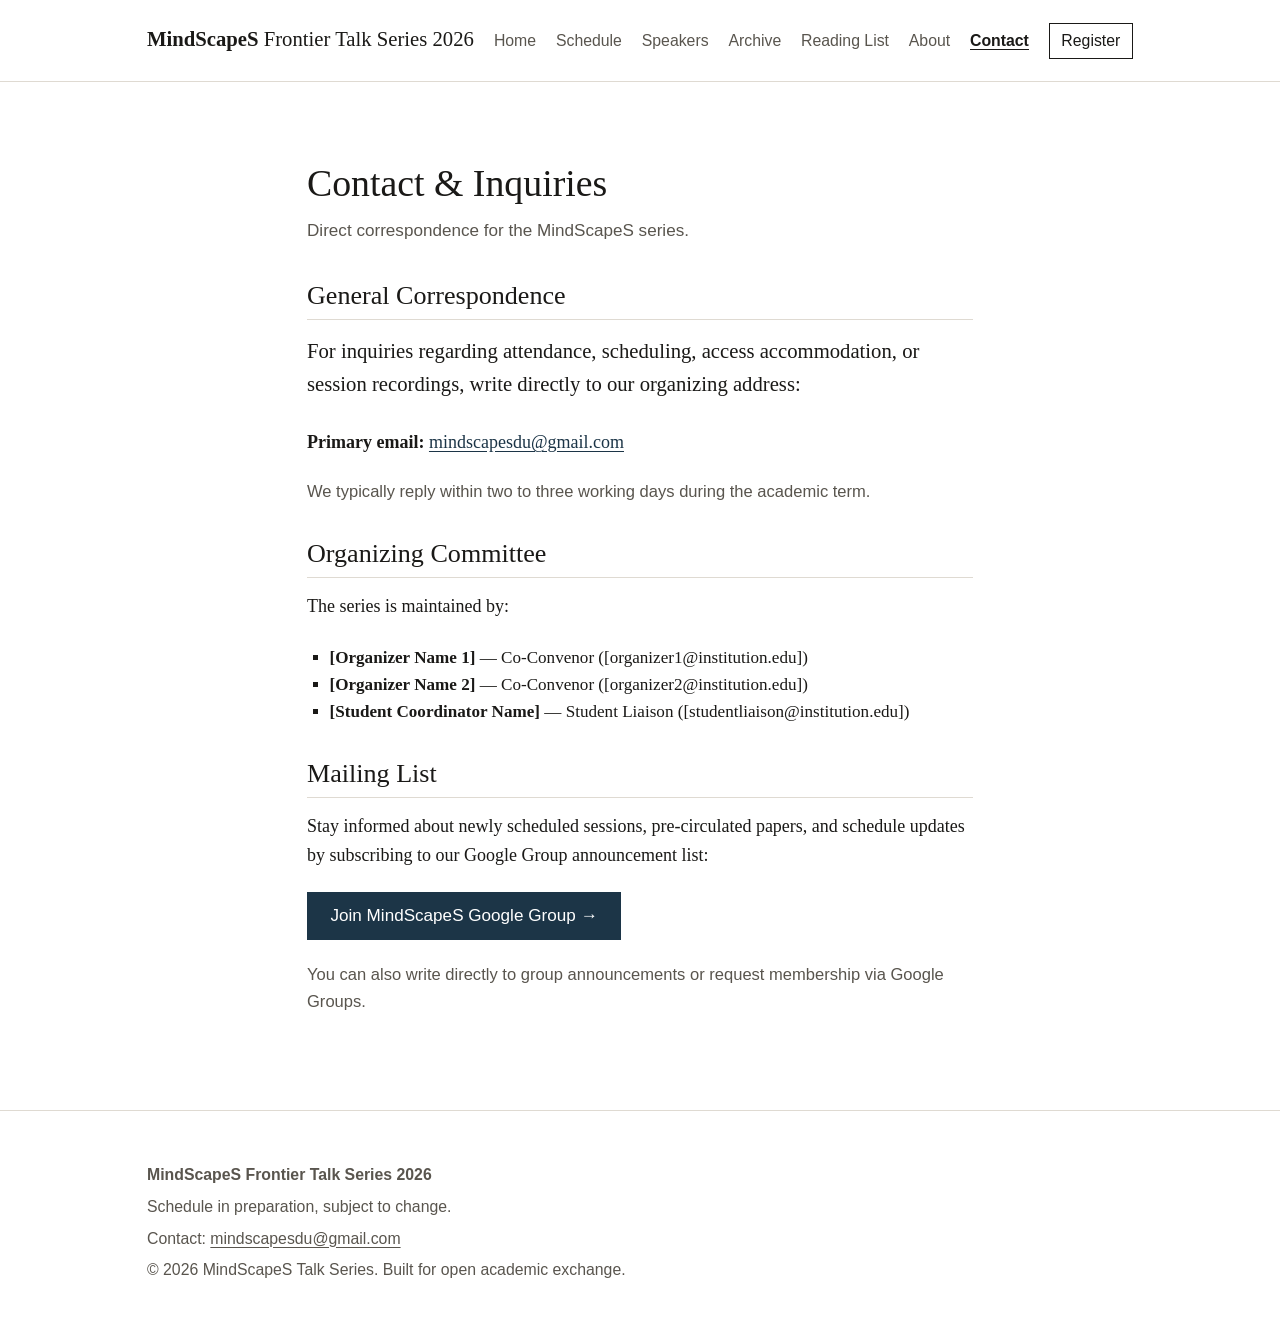
==== contact.html @ f0d30e09 "Initial commit: MindScapeS Frontier Talk Series 2026 website" ====
<!DOCTYPE html>
<html lang="en">
<head>
  <meta charset="UTF-8">
  <meta name="viewport" content="width=device-width, initial-scale=1.0">
  <title>Contact | MindScapeS Frontier Talk Series 2026</title>
  <meta name="description" content="Contact the MindScapeS Frontier Talk Series organizers, join the mailing list, or submit a talk or commentary proposal.">
  <link rel="icon" href="favicon.svg" type="image/svg+xml">
  <link rel="stylesheet" href="style.css">
</head>
<body>
  <a href="#main-content" class="skip-link">Skip to content</a>

  <!-- ==================== HEADER (Repeated across all pages) ==================== -->
  <!-- Keep synchronized across index.html, schedule.html, speakers.html, register.html, archive.html, reading-list.html, about.html, contact.html -->
  <header class="site-header">
    <div class="container-wide header-inner">
      <div class="site-title">
        <a href="index.html"><strong>MindScapeS</strong> Frontier Talk Series 2026</a>
      </div>
      <nav class="site-nav" aria-label="Main navigation">
        <button type="button" class="nav-toggle" id="nav-toggle" aria-expanded="false" aria-controls="nav-menu">Menu</button>
        <ul class="nav-list" id="nav-menu">
          <li><a href="index.html">Home</a></li>
          <li><a href="schedule.html">Schedule</a></li>
          <li><a href="speakers.html">Speakers</a></li>
          <li><a href="archive.html">Archive</a></li>
          <li><a href="reading-list.html">Reading List</a></li>
          <li><a href="about.html">About</a></li>
          <li><a href="contact.html" class="active" aria-current="page">Contact</a></li>
          <li><a href="register.html" class="nav-btn">Register</a></li>
        </ul>
      </nav>
    </div>
  </header>
  <!-- ==================== HEADER END ==================== -->

  <main id="main-content">
    <div class="container">
      <header class="page-intro">
        <h1>Contact &amp; Inquiries</h1>
        <p class="subtitle">Direct correspondence for the MindScapeS series.</p>
      </header>

      <section>
        <h2>General Correspondence</h2>
        <p class="lead">For inquiries regarding attendance, scheduling, access accommodation, or session recordings, write directly to our organizing address:</p>
        <p><strong>Primary email:</strong> <a href="mailto:mindscapesdu@gmail.com">mindscapesdu@gmail.com</a></p>
        <p class="subtext">We typically reply within two to three working days during the academic term.</p>
      </section>

      <section>
        <h2>Organizing Committee</h2>
        <p>The series is maintained by:</p>
        <ul class="committee-list">
          <li><strong>[Organizer Name 1]</strong> &mdash; Co-Convenor ([organizer1@institution.edu])</li>
          <li><strong>[Organizer Name 2]</strong> &mdash; Co-Convenor ([organizer2@institution.edu])</li>
          <li><strong>[Student Coordinator Name]</strong> &mdash; Student Liaison ([studentliaison@institution.edu])</li>
        </ul>
      </section>

      <section>
        <h2>Mailing List</h2>
        <p>Stay informed about newly scheduled sessions, pre-circulated papers, and schedule updates by subscribing to our Google Group announcement list:</p>
        <p><a href="https://groups.google.com/g/mindscapesdu/" target="_blank" rel="noopener noreferrer" class="btn">Join MindScapeS Google Group &rarr;</a></p>
        <p class="subtext">You can also write directly to group announcements or request membership via Google Groups.</p>
      </section>


    </div>
  </main>

  <!-- ==================== FOOTER (Repeated across all pages) ==================== -->
  <!-- Keep synchronized across all pages -->
  <footer class="site-footer">
    <div class="container-wide">
      <p><strong>MindScapeS Frontier Talk Series 2026</strong></p>
      <p>Schedule in preparation, subject to change.</p>
      <p>Contact: <a href="mailto:mindscapesdu@gmail.com">mindscapesdu@gmail.com</a></p>
      <p>&copy; 2026 MindScapeS Talk Series. Built for open academic exchange.</p>
    </div>
  </footer>
  <!-- ==================== FOOTER END ==================== -->

  <script src="menu.js" defer></script>
</body>
</html>
---- style.css ----
/* ===== 1. COLORS & CSS VARIABLES ===== */
:root {
  --bg-color: #ffffff;
  --text-color: #1a1917;
  --text-muted: #59554e;
  --text-light: #7c776e;
  --accent-color: #1c3547;
  --accent-hover: #0f1f2b;
  --border-color: #dfdad2;
  --border-dark: #b8b2a7;
  --card-bg: #f8f7f4;
  --col-date-bg: #eef3f8;
  --col-speaker-bg: #f7f4ed;
  --col-title-bg: #ffffff;
  --col-format-bg: #eef4f0;
  --col-action-bg: #f3f4f6;
  --font-serif: Georgia, "Times New Roman", serif;
  --font-sans: -apple-system, BlinkMacSystemFont, "Segoe UI", Roboto, sans-serif;
  --body-size: 18px;
  --line-height: 1.6;
  --content-width: 720px;
  --wide-width: 1040px;
}

/* ===== 2. TYPOGRAPHY ===== */
*, *::before, *::after { box-sizing: border-box; }
html { font-size: var(--body-size); background-color: var(--bg-color); color: var(--text-color); }
body { margin: 0; padding: 0; font-family: var(--font-serif); line-height: var(--line-height); -webkit-font-smoothing: antialiased; background-color: #fff; }
h1, h2, h3 { font-family: var(--font-serif); font-weight: normal; color: var(--text-color); line-height: 1.25; margin: 1.8rem 0 0.8rem; }
h1 { font-size: 2.1rem; }
h2 { font-size: 1.45rem; border-bottom: 1px solid var(--border-color); padding-bottom: 0.35rem; }
h3 { font-size: 1.15rem; }
p, ul, ol, dl, blockquote { margin: 0 0 1.25rem; }
a { color: var(--accent-color); text-decoration: underline; text-underline-offset: 3px; }
a:hover { color: var(--accent-hover); }
.subtext { font-size: 0.92rem; color: var(--text-muted); font-family: var(--font-sans); }
.tba { color: var(--text-light); font-style: italic; }
.skip-link { position: absolute; top: -999px; left: 1rem; background: var(--text-color); color: #fff; padding: 0.5rem 1rem; z-index: 3000; font-family: var(--font-sans); }
.skip-link:focus { top: 1rem; }
:focus-visible { outline: 2px solid var(--accent-color); outline-offset: 2px; }

/* ===== 3. LAYOUT ===== */
.container { width: 100%; max-width: var(--content-width); margin: 0 auto; padding: 0 1.5rem; }
.container-wide { width: 100%; max-width: var(--wide-width); margin: 0 auto; padding: 0 1.5rem; }
.narrow-column { max-width: var(--content-width); }
main { padding: 2.5rem 0 4rem; }
.lead { font-size: 1.15rem; margin-bottom: 1.5rem; }
.page-intro { margin-bottom: 2rem; }
.page-intro .subtitle { font-family: var(--font-sans); font-size: 0.95rem; color: var(--text-muted); margin-top: -0.25rem; }
.hero-figure { margin: 1.5rem 0 2.5rem; border: 1px solid var(--border-color); background: #fafafa; }
.hero-figure img { width: 100%; height: auto; display: block; max-height: 520px; object-fit: cover; }
.hero-figure figcaption { padding: 0.65rem 1rem; font-family: var(--font-sans); font-size: 0.85rem; color: var(--text-muted); border-top: 1px solid var(--border-color); }
.page-image { margin: 2rem 0; }
.page-image img { width: 100%; height: auto; display: block; border: 1px solid var(--border-color); }
.page-image figcaption { font-family: var(--font-sans); font-size: 0.85rem; color: var(--text-muted); margin-top: 0.5rem; }
.notice-box { background: var(--card-bg); border-left: 3px solid var(--accent-color); padding: 1rem 1.2rem; margin: 1.8rem 0; font-size: 0.95rem; }
.notice-btn-wrap { margin: 1rem 0 0.5rem; }
.policy-section { margin-top: 3rem; }

/* ===== 4. HEADER ===== */
.site-header { border-bottom: 1px solid var(--border-color); padding: 1.25rem 0; background: #ffffff; }
.header-inner { display: flex; justify-content: space-between; align-items: baseline; flex-wrap: wrap; gap: 1rem; }
.site-title { font-family: var(--font-serif); font-size: 1.15rem; font-weight: normal; margin: 0; }
.site-title a { color: var(--text-color); text-decoration: none; }
.site-nav { display: flex; align-items: center; }
.nav-list { display: flex; list-style: none; margin: 0; padding: 0; gap: 1.1rem; align-items: center; flex-wrap: wrap; font-family: var(--font-sans); font-size: 0.88rem; }
.nav-list a { color: var(--text-muted); text-decoration: none; }
.nav-list a:hover { color: var(--text-color); }
.nav-list a.active { color: var(--text-color); font-weight: 600; border-bottom: 1px solid var(--text-color); }
.nav-btn { display: inline-block; border: 1px solid var(--text-color) !important; padding: 0.25rem 0.65rem; color: var(--text-color) !important; text-decoration: none !important; }
.nav-btn:hover { background-color: var(--text-color); color: #fff !important; }
.nav-toggle { display: none; background: none; border: 1px solid var(--border-color); padding: 0.4rem 0.65rem; font-family: var(--font-sans); font-size: 0.85rem; cursor: pointer; }

/* ===== 5. FOOTER ===== */
.site-footer { border-top: 1px solid var(--border-color); padding: 2.5rem 0 3rem; font-family: var(--font-sans); font-size: 0.88rem; color: var(--text-muted); background: #ffffff; }
.site-footer p { margin: 0.35rem 0; }
.site-footer a { color: var(--text-muted); }

/* ===== 6. SCHEDULE TABLE ===== */
.schedule-table-wrap { width: 100%; overflow-x: auto; margin: 2rem 0; border: 1px solid var(--border-color); }
.schedule-table { width: 100%; border-collapse: collapse; font-size: 0.92rem; text-align: left; }
.schedule-table th, .schedule-table td { padding: 1rem 0.9rem; border: 1px solid var(--border-color); vertical-align: top; }
.schedule-table th { font-family: var(--font-sans); font-size: 0.85rem; font-weight: 600; color: var(--text-color); background: #e5e9ed; }
.schedule-table th.th-time { background: #dce5ee; }
.schedule-table th.th-speaker { background: #eee9dc; }
.schedule-table th.th-title { background: #f0ede6; }
.schedule-table th.th-format { background: #e0eae2; }
.schedule-table th.th-actions { background: #e3e5e8; }
.col-time { background-color: var(--col-date-bg); font-family: var(--font-sans); min-width: 155px; }
.col-speaker { background-color: var(--col-speaker-bg); min-width: 175px; }
.col-title { background-color: var(--col-title-bg); min-width: 210px; }
.col-format { background-color: var(--col-format-bg); font-family: var(--font-sans); font-size: 0.86rem; min-width: 220px; }
.col-actions { background-color: var(--col-action-bg); min-width: 140px; }
.schedule-table .date-str { font-weight: 600; color: var(--accent-color); display: block; margin-bottom: 0.2rem; }
.schedule-table .time-str { color: var(--text-muted); font-size: 0.85rem; display: block; }
.schedule-table .speaker-str { font-size: 1.05rem; font-family: var(--font-serif); font-weight: 600; display: block; }
.schedule-table .affil-str { font-family: var(--font-sans); font-size: 0.82rem; color: var(--text-muted); display: block; margin-top: 0.2rem; }
.schedule-table .format-list { margin: 0; padding-left: 1.1rem; }
.schedule-table .format-list li { margin-bottom: 0.2rem; }
.action-stack { display: flex; flex-direction: column; gap: 0.45rem; }
.btn-table { padding: 0.35rem 0.65rem; font-family: var(--font-sans); font-size: 0.8rem; border-radius: 0; text-align: center; cursor: pointer; text-decoration: none; display: block; border: 1px solid var(--accent-color); }
.btn-view-abs { background: transparent; color: var(--accent-color); }
.btn-view-abs:hover { background: var(--accent-color); color: #fff; }
.btn-reg-talk { background: var(--accent-color); color: #fff !important; }
.btn-reg-talk:hover { background: var(--accent-hover); }

/* Next Talk Card on Index */
.next-talk-card { border: 1px solid var(--border-dark); padding: 1.5rem; margin: 2rem 0; background: var(--card-bg); }
.next-talk-card .label { font-family: var(--font-sans); font-size: 0.75rem; letter-spacing: 0.08em; text-transform: uppercase; color: var(--text-muted); margin-bottom: 0.5rem; }
.next-talk-heading { border-bottom: none; margin-top: 0; padding-bottom: 0; }
.next-talk-btn-wrap { margin-top: 1.25rem; margin-bottom: 0; display: flex; gap: 0.75rem; flex-wrap: wrap; }
.compact-list { list-style: none; padding: 0; margin: 1.5rem 0; }
.compact-list li { padding: 0.6rem 0; border-bottom: 1px solid var(--border-color); display: flex; justify-content: space-between; flex-wrap: wrap; gap: 0.5rem; }
.compact-date { font-family: var(--font-sans); font-size: 0.85rem; color: var(--accent-color); min-width: 130px; font-weight: 500; }
.schedule-note { margin-top: 2.5rem; padding-top: 1.5rem; border-top: 1px solid var(--border-color); font-family: var(--font-sans); font-size: 0.88rem; color: var(--text-muted); }

/* ===== 7. SPEAKERS & READING LIST ===== */
.speaker-grid { display: grid; grid-template-columns: repeat(3, 1fr); gap: 2rem 1.75rem; margin: 2.5rem 0; }
.speaker-card { display: flex; flex-direction: column; background: #fff; }
.speaker-photo { width: 100%; aspect-ratio: 4 / 5; object-fit: cover; border: 1px solid var(--border-color); background: var(--card-bg); display: block; }
.speaker-name { font-size: 1.15rem; margin: 0.8rem 0 0.2rem; }
.speaker-institution { font-family: var(--font-sans); font-size: 0.85rem; color: var(--text-muted); margin-bottom: 0.4rem; }
.speaker-date { font-family: var(--font-sans); font-size: 0.82rem; color: var(--accent-color); font-weight: 500; margin-bottom: 0.5rem; }
.speaker-bio { font-size: 0.92rem; color: var(--text-muted); margin-bottom: 0.5rem; line-height: 1.5; }
.speaker-link { font-family: var(--font-sans); font-size: 0.82rem; margin-top: auto; }
.commentator-section { margin-top: 3.5rem; padding-top: 2rem; border-top: 1px solid var(--border-color); }
.commentator-list { font-family: var(--font-sans); font-size: 0.92rem; list-style: square; padding-left: 1.25rem; }
.commentator-list li { margin-bottom: 0.4rem; }
.reading-group { margin-bottom: 2.5rem; border-bottom: 1px solid var(--border-color); padding-bottom: 1.5rem; }
.reading-item { margin: 1.2rem 0; }
.reading-item .citation { font-size: 1rem; }
.reading-item .note { font-family: var(--font-sans); font-size: 0.88rem; color: var(--text-muted); margin-top: 0.25rem; }
.archive-item { border-bottom: 1px solid var(--border-color); padding: 1.75rem 0; }
.archive-links { font-family: var(--font-sans); font-size: 0.88rem; margin: 0.5rem 0; display: flex; gap: 1.25rem; }
.organizer-item { margin: 1.25rem 0; }
.organizer-name { margin-bottom: 0.2rem; }
.organizer-meta { margin-bottom: 0.2rem; }
.committee-list { font-size: 0.95rem; list-style: square; padding-left: 1.25rem; }
.principles-list { font-size: 0.95rem; }

/* ===== 8. MODAL POPUPS & FORMS ===== */
.modal-overlay { position: fixed; top: 0; left: 0; width: 100vw; height: 100vh; background: rgba(0, 0, 0, 0.6); z-index: 2000; display: flex; align-items: center; justify-content: center; padding: 1.5rem; opacity: 0; visibility: hidden; transition: opacity 0.2s ease, visibility 0.2s ease; }
.modal-overlay.is-active { opacity: 1; visibility: visible; }
.modal-card { background: #ffffff; border: 1px solid var(--border-dark); width: 100%; max-width: 660px; max-height: 88vh; overflow-y: auto; padding: 2rem; position: relative; box-shadow: 0 15px 35px rgba(0, 0, 0, 0.2); }
.modal-close { position: absolute; top: 1rem; right: 1.25rem; background: none; border: none; font-size: 1.75rem; line-height: 1; color: var(--text-muted); cursor: pointer; padding: 0.25rem 0.5rem; }
.modal-close:hover { color: #000; }
.modal-header { border-bottom: 1px solid var(--border-color); padding-bottom: 0.75rem; margin-bottom: 1.25rem; }
.modal-header h2 { border-bottom: none; margin: 0.3rem 0; padding-bottom: 0; font-size: 1.4rem; }
.modal-abstract-text { font-size: 0.95rem; line-height: 1.65; color: var(--text-color); }
.modal-abstract-text p { margin-bottom: 1rem; }
.btn { display: inline-block; background-color: var(--accent-color); color: #fff !important; font-family: var(--font-sans); font-size: 0.95rem; padding: 0.65rem 1.25rem; text-decoration: none; border: 1px solid var(--accent-color); border-radius: 0; cursor: pointer; line-height: 1.3; }
.btn:hover { background-color: var(--accent-hover); border-color: var(--accent-hover); }
.btn-secondary { background-color: transparent; color: var(--text-color) !important; border: 1px solid var(--text-color); padding: 0.6rem 1.2rem; cursor: pointer; font-family: var(--font-sans); font-size: 0.92rem; border-radius: 0; }
.btn-secondary:hover { background-color: var(--text-color); color: #fff !important; }
.form-group { margin-bottom: 1.2rem; }
label { display: block; font-family: var(--font-sans); font-size: 0.9rem; margin-bottom: 0.35rem; color: var(--text-color); font-weight: 500; }
input[type="text"], input[type="email"], select, textarea { width: 100%; padding: 0.55rem 0.7rem; font-family: var(--font-serif); font-size: 0.95rem; border: 1px solid var(--border-dark); border-radius: 0; background: #fff; color: var(--text-color); }
input:focus, select:focus, textarea:focus { border-color: var(--accent-color); outline: 1px solid var(--accent-color); }
fieldset { border: 1px solid var(--border-color); padding: 0.85rem 1rem; margin: 1.2rem 0; background: #fafafa; }
legend { font-family: var(--font-sans); font-size: 0.88rem; padding: 0 0.4rem; font-weight: 600; }
.fieldset-instruction { margin-top: 0.2rem; margin-bottom: 0.6rem; }
.checkbox-group label { display: flex; align-items: baseline; gap: 0.5rem; font-size: 0.88rem; margin-bottom: 0.4rem; cursor: pointer; font-weight: normal; }
.reg-confirm-box { background: #f0f7f3; border: 1px solid #c2dfcf; padding: 1.25rem; margin-bottom: 1.25rem; font-family: var(--font-sans); font-size: 0.92rem; }
.reg-confirm-box h3 { font-family: var(--font-sans); font-size: 1.1rem; color: #1e5631; margin-top: 0; }

/* ===== 9. RESPONSIVE & PRINT ===== */
@media (max-width: 768px) {
  .speaker-grid { grid-template-columns: 1fr; gap: 2rem; }
  .nav-toggle { display: block; }
  .nav-list { display: none; width: 100%; flex-direction: column; align-items: flex-start; padding-top: 1rem; gap: 0.8rem; }
  .nav-list.is-open { display: flex; }
  .modal-card { padding: 1.5rem 1.25rem; }
}
@media print {
  body { background: #fff; color: #000; font-size: 10pt; }
  .site-header, .site-footer, .nav-toggle, .skip-link, .btn, .btn-table, .modal-overlay { display: none !important; }
  .container, .container-wide { max-width: 100%; padding: 0; }
  .schedule-table { border: 1px solid #666; }
  .schedule-table th, .schedule-table td { border: 1px solid #888; background: #fff !important; }
}
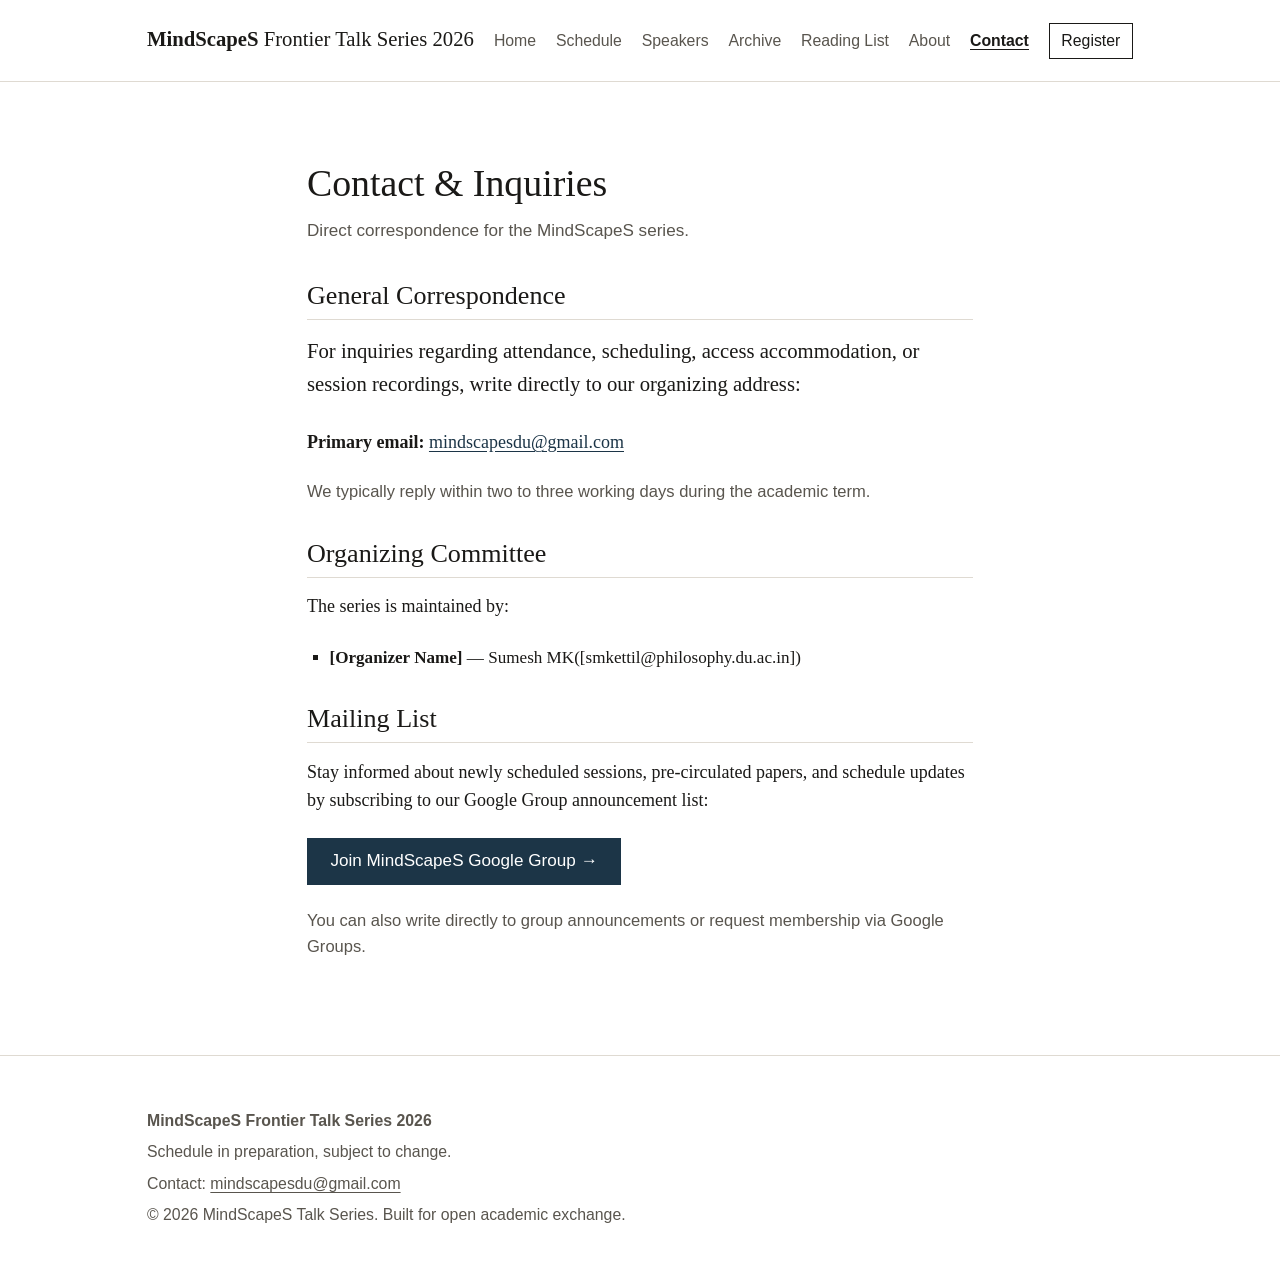
==== commit 435ab19f: "updated organiser" ====
--- a/contact.html
+++ b/contact.html
@@ -53,9 +53,8 @@
         <h2>Organizing Committee</h2>
         <p>The series is maintained by:</p>
         <ul class="committee-list">
-          <li><strong>[Organizer Name 1]</strong> &mdash; Co-Convenor ([organizer1@institution.edu])</li>
-          <li><strong>[Organizer Name 2]</strong> &mdash; Co-Convenor ([organizer2@institution.edu])</li>
-          <li><strong>[Student Coordinator Name]</strong> &mdash; Student Liaison ([studentliaison@institution.edu])</li>
+          <li><strong>[Organizer Name]</strong> &mdash; Sumesh MK([smkettil@philosophy.du.ac.in])</li>
+          
         </ul>
       </section>
 
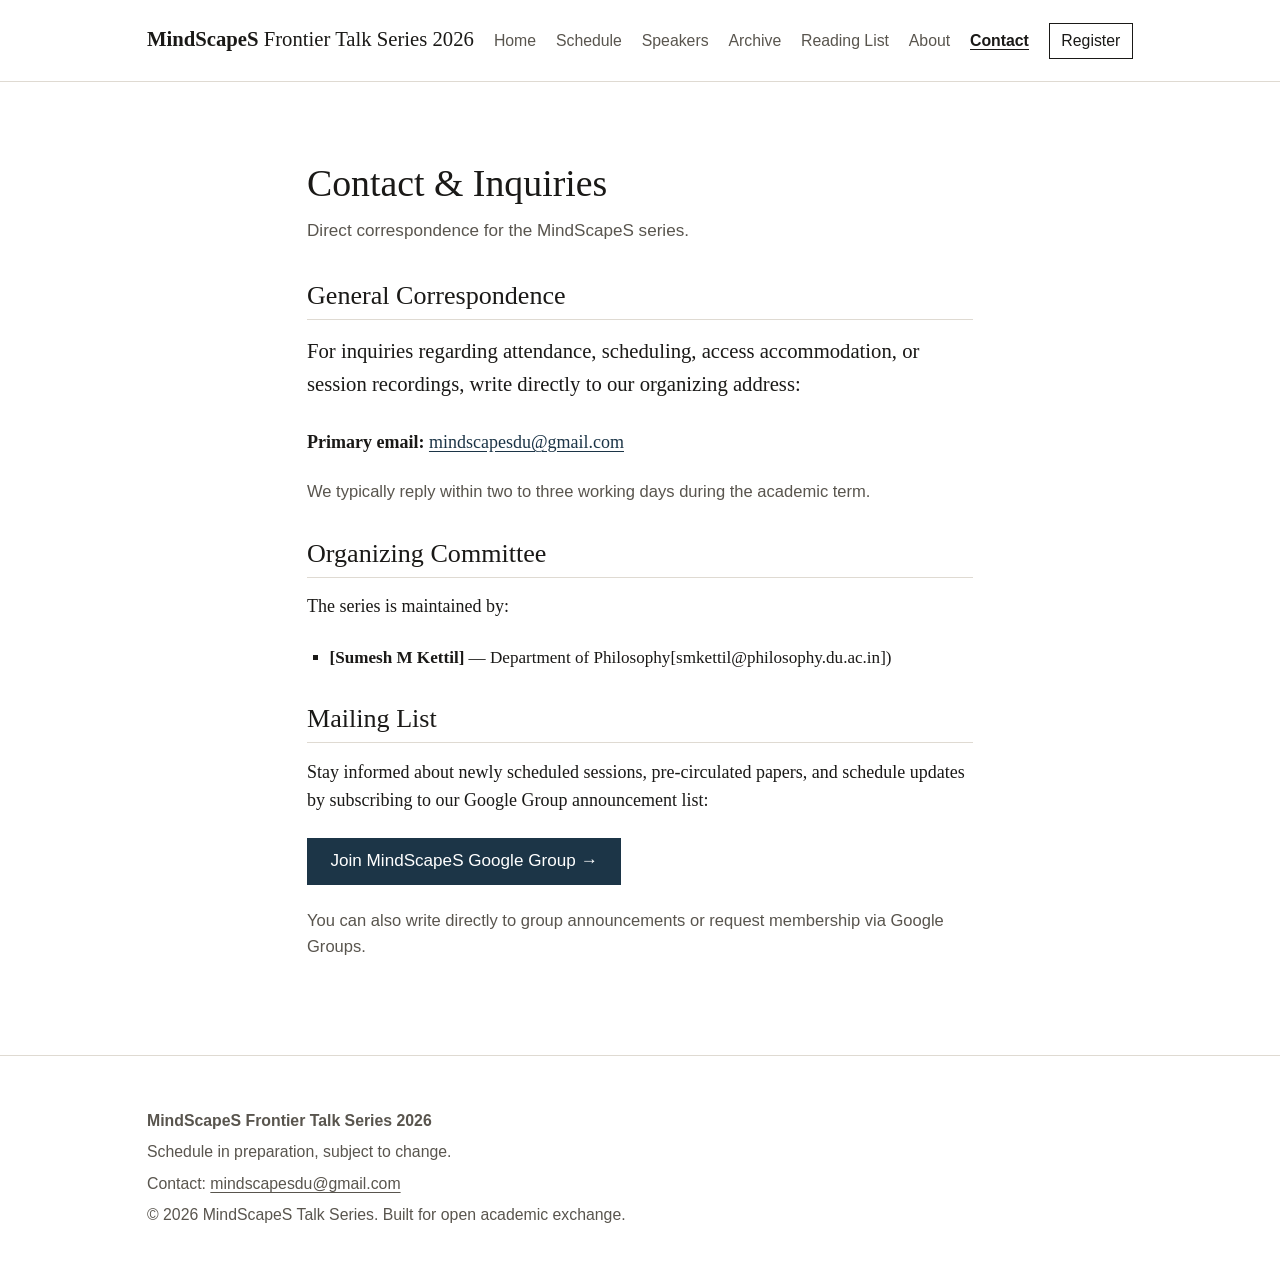
==== commit a6207100: "updated organiser" ====
--- a/contact.html
+++ b/contact.html
@@ -53,7 +53,7 @@
         <h2>Organizing Committee</h2>
         <p>The series is maintained by:</p>
         <ul class="committee-list">
-          <li><strong>[Organizer Name]</strong> &mdash; Sumesh MK([smkettil@philosophy.du.ac.in])</li>
+          <li><strong>[Sumesh M Kettil]</strong> &mdash; Department of Philosophy[smkettil@philosophy.du.ac.in])</li>
           
         </ul>
       </section>
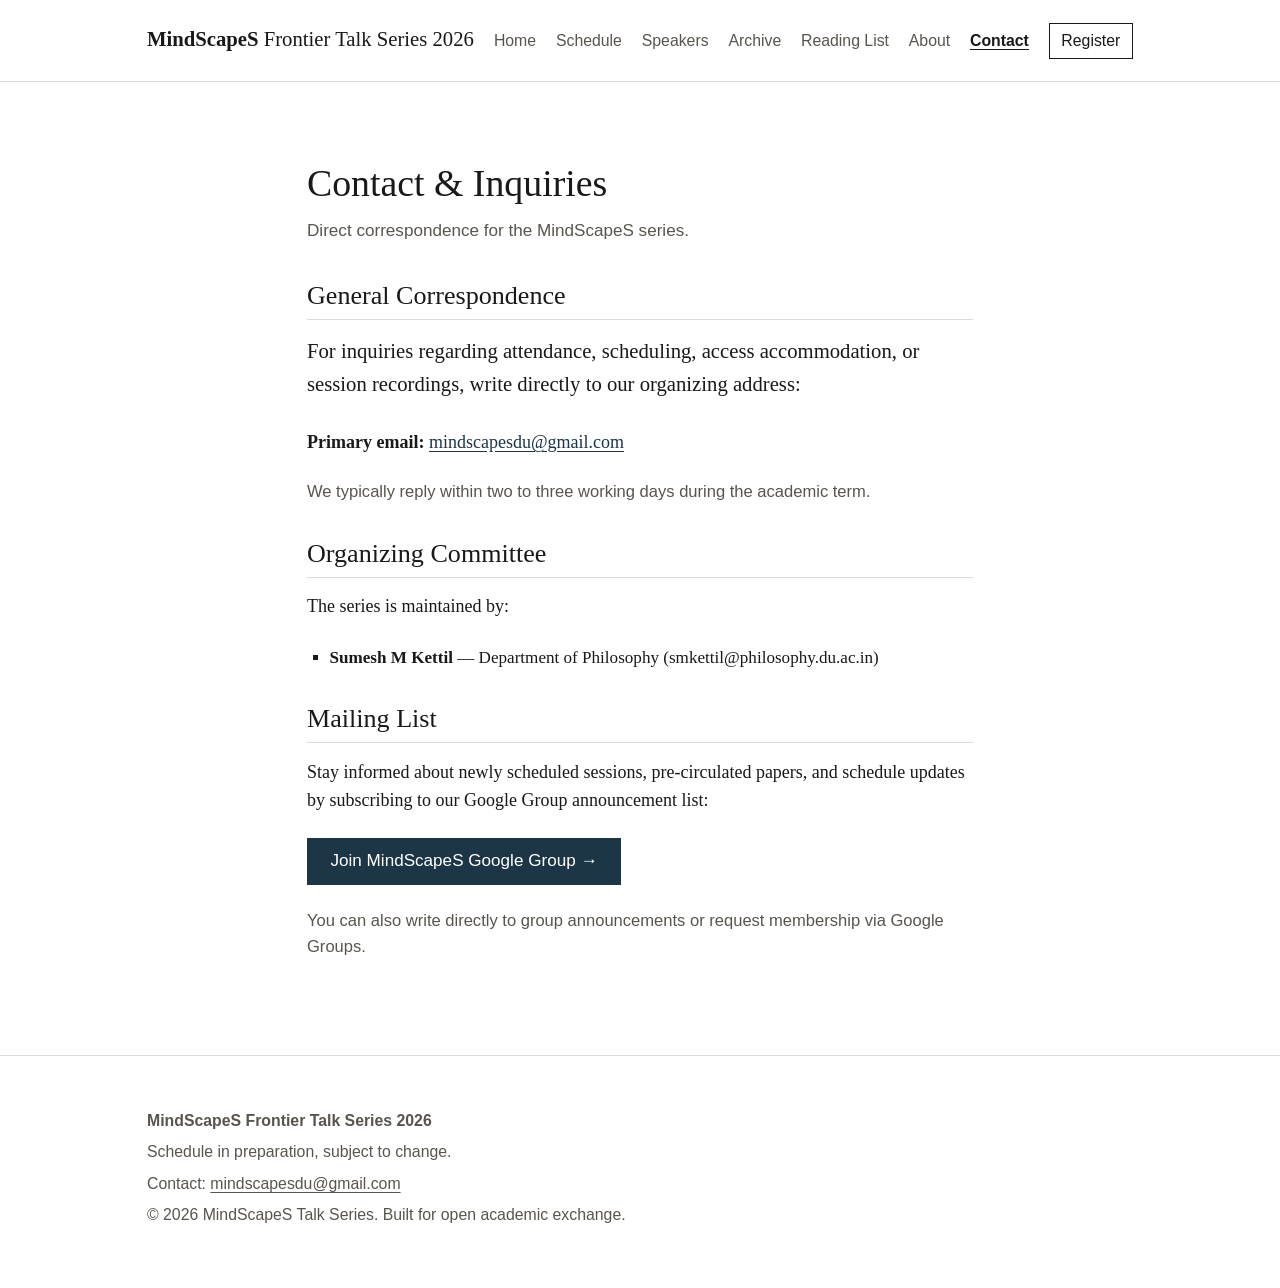
==== commit df38bf65: "updated organiser" ====
--- a/contact.html
+++ b/contact.html
@@ -53,7 +53,7 @@
         <h2>Organizing Committee</h2>
         <p>The series is maintained by:</p>
         <ul class="committee-list">
-          <li><strong>[Sumesh M Kettil]</strong> &mdash; Department of Philosophy[smkettil@philosophy.du.ac.in])</li>
+          <li><strong>Sumesh M Kettil</strong> &mdash; Department of Philosophy (smkettil@philosophy.du.ac.in)</li>
           
         </ul>
       </section>
